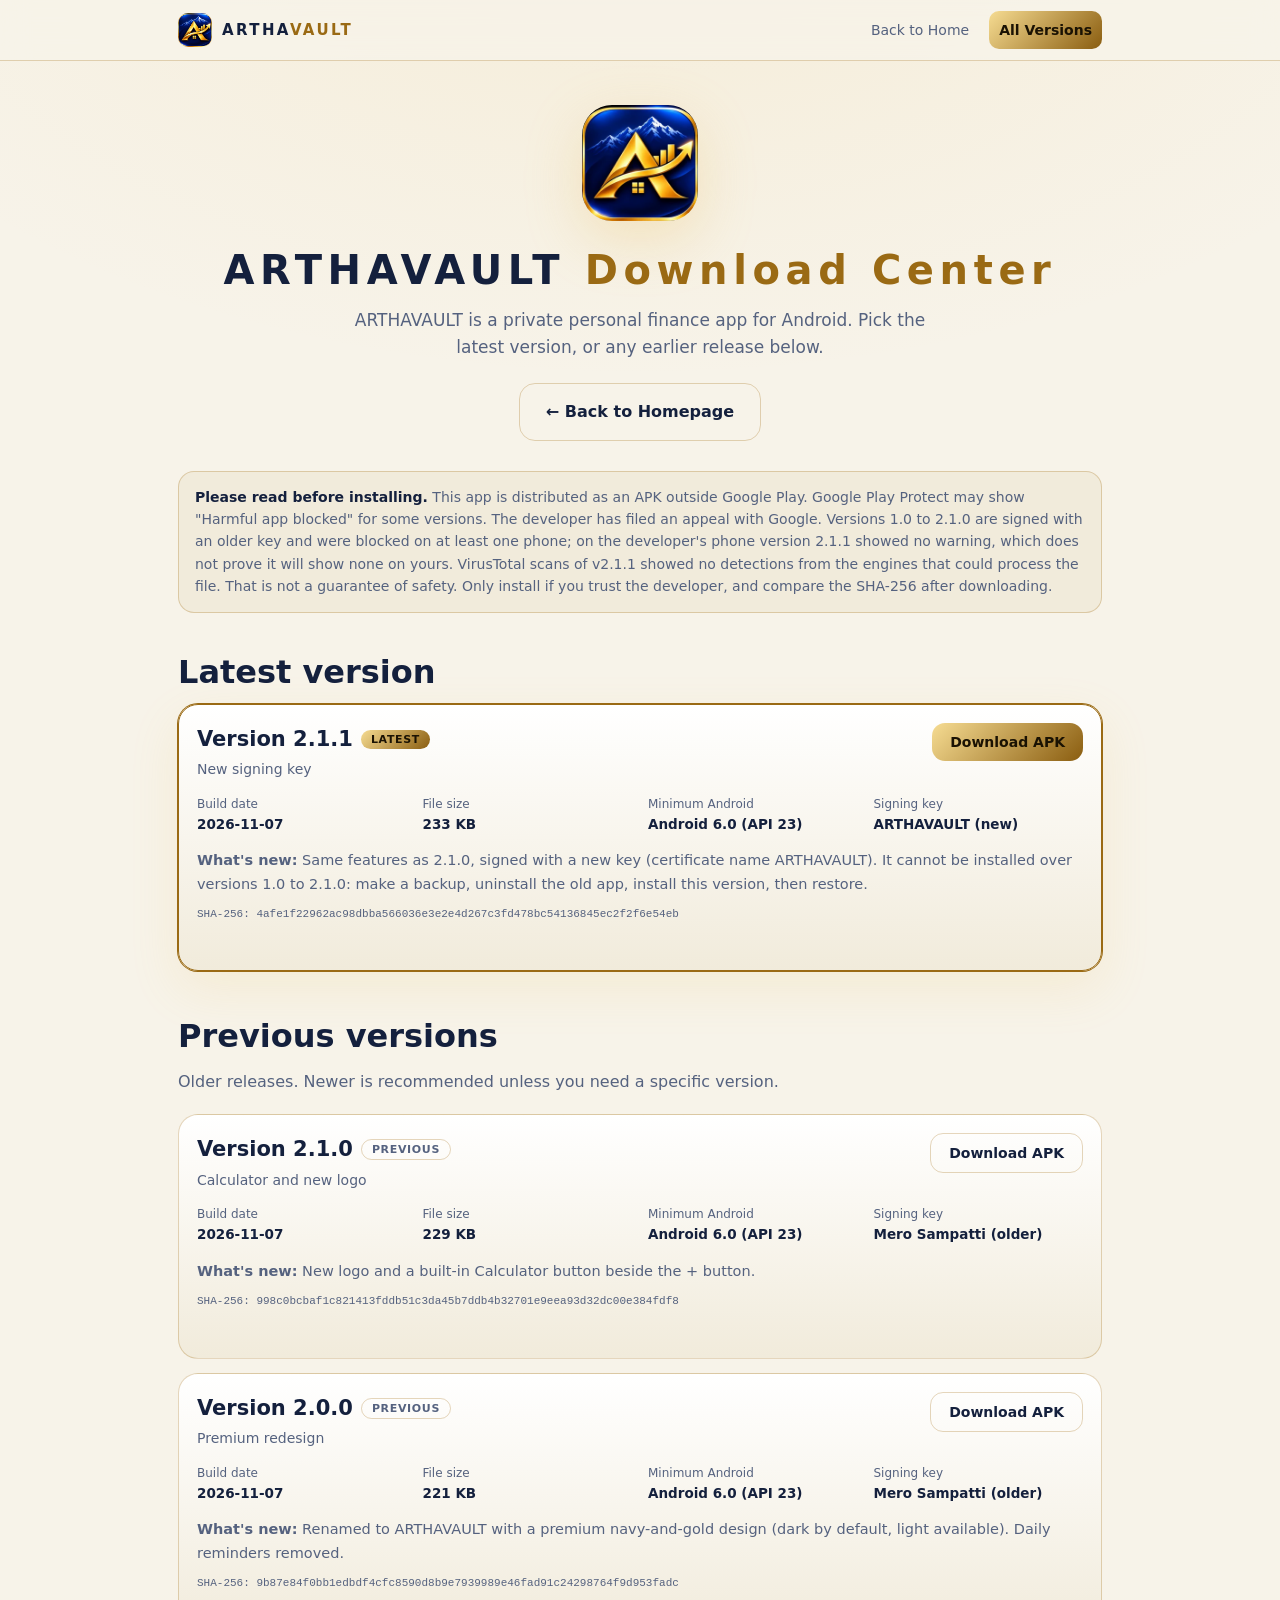
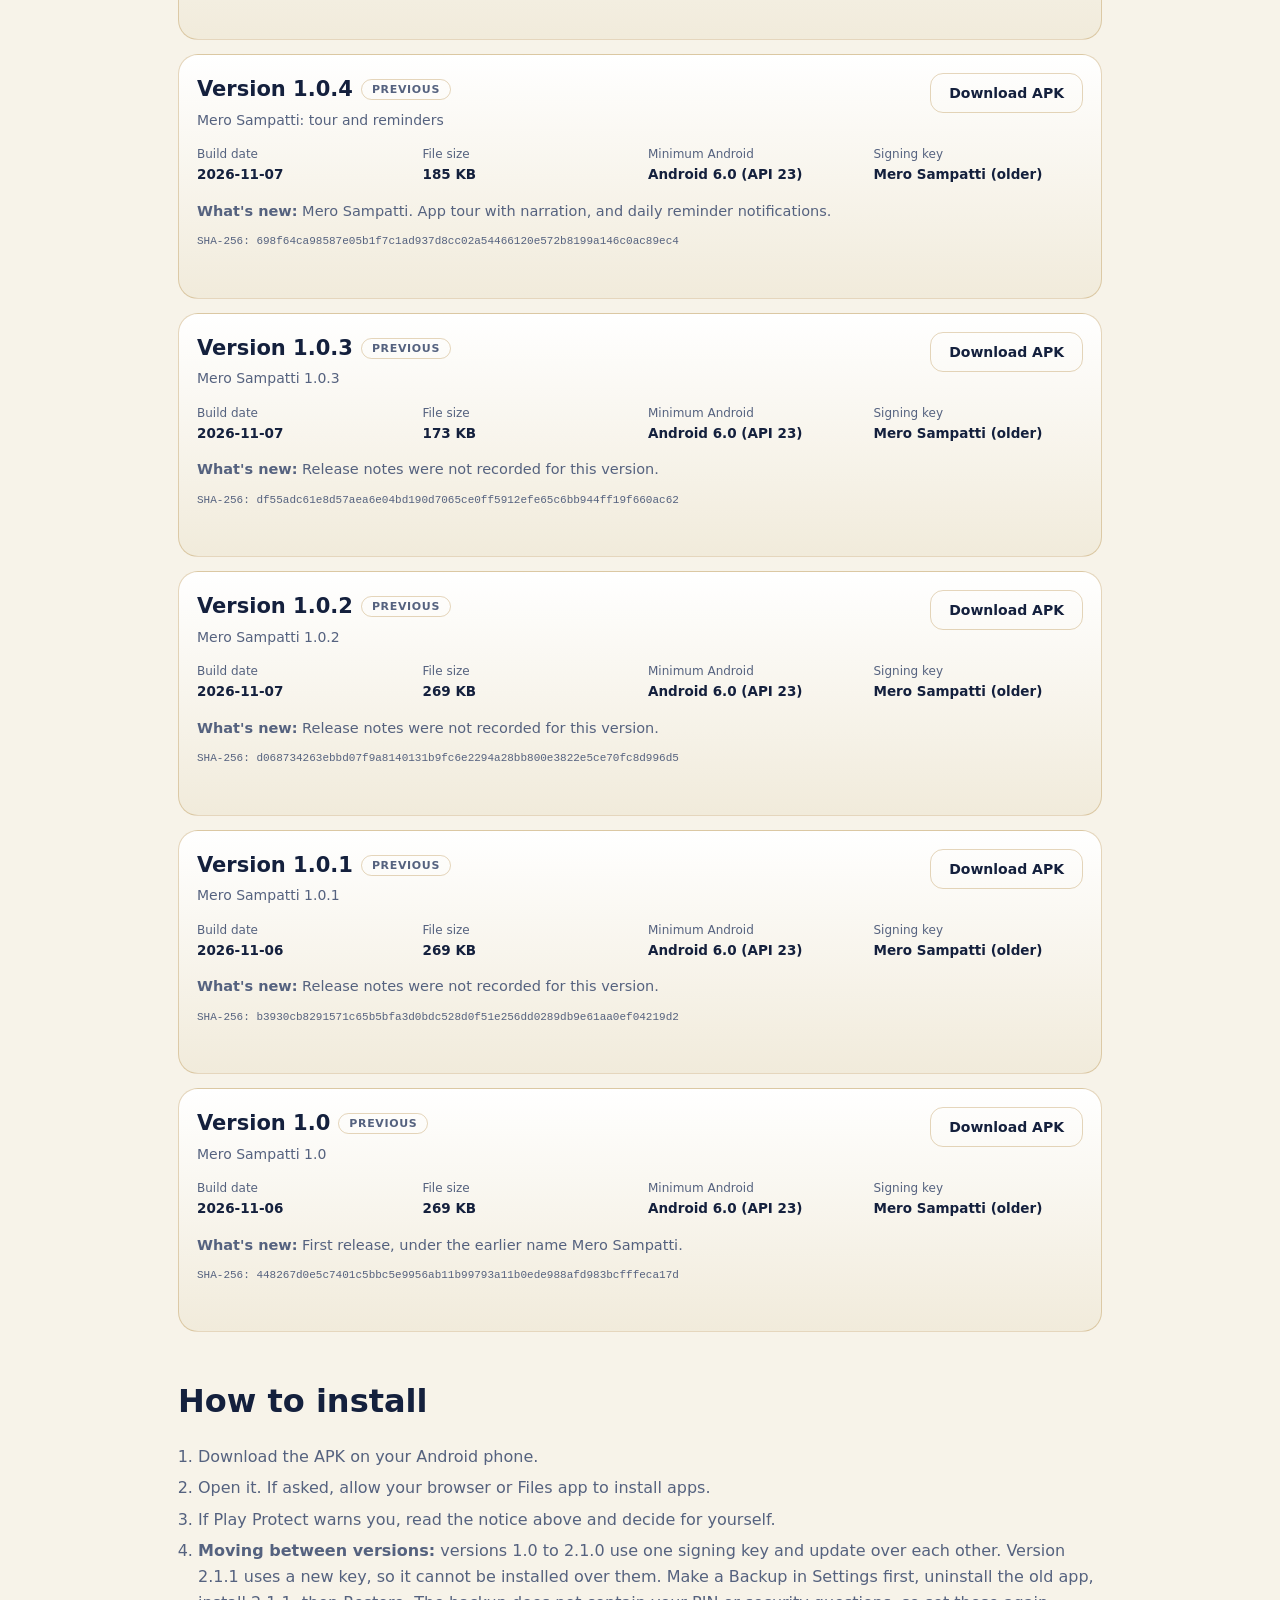
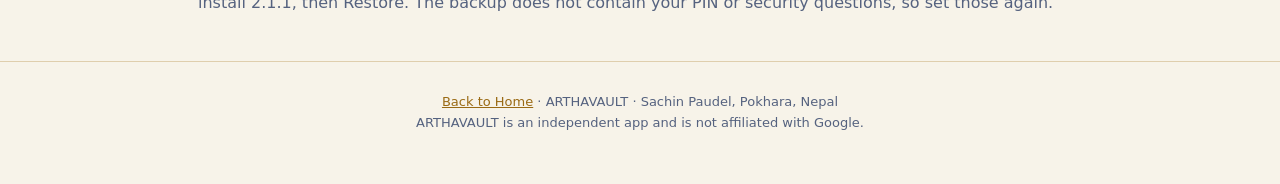
==== download/index.html @ 2839e402 "Unpack website" ====
<!doctype html><html lang="en"><head><meta charset="utf-8"><meta name="viewport" content="width=device-width,initial-scale=1">
<title>ARTHAVAULT Download Center - Android APK Versions</title>
<meta name="description" content="Download ARTHAVAULT for Android. Latest version and all previous APK versions with release notes, file size and SHA-256.">
<link rel="canonical" href="https://paudelsachin.github.io/arthavault/download/">
<meta name="robots" content="index,follow"><meta name="theme-color" content="#070d1f">
<meta property="og:type" content="website"><meta property="og:title" content="ARTHAVAULT Download Center"><meta property="og:description" content="All ARTHAVAULT Android APK versions."><meta property="og:url" content="https://paudelsachin.github.io/arthavault/download/"><meta property="og:image" content="https://paudelsachin.github.io/arthavault/assets/logo.webp">
<link rel="icon" href="../assets/favicon.png"><link rel="stylesheet" href="../assets/style.css"></head><body>
<nav class="top"><div class="w"><a class="brand" href="../"><img src="../assets/logo.webp" alt=""><span>ARTHA<i>VAULT</i></span></a>
<a class="l" href="../">Back to Home</a><a class="l cta" href="#all-versions">All Versions</a></div></nav>
<div class="w">
<div class="hero" style="padding-bottom:10px"><img class="lg" src="../assets/logo.webp" alt="ARTHAVAULT logo" width="116" height="116"><h1 style="font-size:clamp(26px,6.5vw,40px)">ARTHAVAULT <i>Download Center</i></h1>
<p class="lead">ARTHAVAULT is a private personal finance app for Android. Pick the latest version, or any earlier release below.</p>
<a class="btn sec back" href="../">&larr; Back to Homepage</a></div>

<div class="note" style="margin:14px 0 8px"><b>Please read before installing.</b> This app is distributed as an APK outside Google Play. Google Play Protect may show "Harmful app blocked" for some versions. The developer has filed an appeal with Google. Versions 1.0 to 2.1.0 are signed with an older key and were blocked on at least one phone; on the developer's phone version 2.1.1 showed no warning, which does not prove it will show none on yours. VirusTotal scans of v2.1.1 showed no detections from the engines that could process the file. That is not a guarantee of safety. Only install if you trust the developer, and compare the SHA-256 after downloading.</div>

<section id="latest" style="padding:26px 0 0"><h2 class="h2">Latest version</h2><div id="latest-box"><p class="sub">Loading versions...</p></div></section>
<section id="all-versions" style="padding:26px 0 0"><h2 class="h2">Previous versions</h2><p class="sub">Older releases. Newer is recommended unless you need a specific version.</p><div id="prev-box"></div></section>

<section style="padding:30px 0"><h2 class="h2">How to install</h2><ol class="steps">
<li>Download the APK on your Android phone.</li><li>Open it. If asked, allow your browser or Files app to install apps.</li>
<li>If Play Protect warns you, read the notice above and decide for yourself.</li>
<li><b>Moving between versions:</b> versions 1.0 to 2.1.0 use one signing key and update over each other. Version 2.1.1 uses a new key, so it cannot be installed over them. Make a Backup in Settings first, uninstall the old app, install 2.1.1, then Restore. The backup does not contain your PIN or security questions, so set those again.</li></ol></section>
</div>
<footer><div class="w"><a href="../">Back to Home</a> · ARTHAVAULT · Sachin Paudel, Pokhara, Nepal<br>ARTHAVAULT is an independent app and is not affiliated with Google.</div></footer>
<script>
function esc(s){return String(s).replace(/[&<>"]/g,function(c){return{'&':'&amp;','<':'&lt;','>':'&gt;','"':'&quot;'}[c]})}
function fsz(n){return n>=1048576?(n/1048576).toFixed(2)+' MB':(n/1024).toFixed(0)+' KB'}
function card(v,i){var latest=v.status==='Latest';
return '<article class="card vcard'+(latest?' latest':'')+'" id="v'+esc(v.version)+'"><div class="vh"><div><h3>Version '+esc(v.version)+'<span class="badge'+(latest?' l':'')+'">'+esc(v.status)+'</span></h3><div class="nm">'+esc(v.name)+'</div></div>'+
'<button class="btn'+(latest?'':' sec')+' sm" data-i="'+i+'">Download APK</button></div>'+
'<div class="meta"><div><span>Build date</span><b>'+esc(v.date)+'</b></div><div><span>File size</span><b>'+fsz(v.size)+'</b></div><div><span>Minimum Android</span><b>'+esc(v.minAndroid)+'</b></div><div><span>Signing key</span><b>'+(v.signingKey==='new'?'ARTHAVAULT (new)':'Mero Sampatti (older)')+'</b></div></div>'+
'<p class="notes"><b>What\'s new:</b> '+esc(v.notes)+'</p><div class="hash">SHA-256: '+esc(v.sha256)+'</div><div class="stat" role="status" aria-live="polite"></div></article>'}
var V=[];
fetch('../versions.json',{cache:'no-cache'}).then(function(r){if(!r.ok)throw 0;return r.json()}).then(function(d){V=d;
var L=d.filter(function(x){return x.status==='Latest'}),P=d.filter(function(x){return x.status!=='Latest'});
document.getElementById('latest-box').innerHTML=L.map(function(x){return card(x,d.indexOf(x))}).join('')||'<p class="sub">No release is published yet.</p>';
document.getElementById('prev-box').innerHTML=P.map(function(x){return card(x,d.indexOf(x))}).join('')||'<p class="sub">No previous versions.</p>';
}).catch(function(){document.getElementById('latest-box').innerHTML='<p class="note">The version list could not be loaded. Please check your connection and reload this page.</p>'});
document.addEventListener('click',function(e){var b=e.target.closest('button[data-i]');if(!b)return;var v=V[+b.dataset.i];if(!v)return;
var st=b.closest('.vcard').querySelector('.stat');b.disabled=true;st.className='stat wait';st.textContent='Checking that the file is available...';
fetch('../'+v.url,{method:'HEAD',cache:'no-cache'}).then(function(r){if(!r.ok)throw 0;
var a=document.createElement('a');a.href='../'+v.url;a.download=v.url.split('/').pop();document.body.appendChild(a);a.click();a.remove();
st.className='stat ok';st.textContent='Download requested for '+a.download+' ('+fsz(v.size)+'). Check your browser downloads to confirm it finished.'}).catch(function(){
st.className='stat err';st.textContent='This download is currently unavailable. Please try again later or choose another version.'}).then(function(){b.disabled=false})});
</script></body></html>
---- assets/style.css ----
:root{--bg:#070d1f;--bg2:#0b1430;--s:#0e1730;--s2:#121d3c;--line:rgba(232,188,85,.2);--ink:#eef1fa;--mut:#9aa6c4;--gold:#e8bc55;--gold2:#c8922a;--ok:#4cc38a;--bad:#ff7a7a}
@media(prefers-color-scheme:light){:root{--bg:#f7f3e9;--bg2:#efe8d6;--s:#fff;--s2:#f1ebdb;--line:rgba(160,110,20,.28);--ink:#14203d;--mut:#55627f;--gold:#9a6a14;--gold2:#8a5d10;--ok:#1f8a58;--bad:#c23b3b}}
*{box-sizing:border-box}html{scroll-behavior:smooth;scroll-padding-top:70px}
body{margin:0;background:radial-gradient(900px 500px at 50% -120px,rgba(232,188,85,.12),transparent),var(--bg);color:var(--ink);font:16px/1.6 system-ui,-apple-system,"Segoe UI",Roboto,sans-serif;-webkit-font-smoothing:antialiased}
a{color:var(--gold)}img{max-width:100%}
.w{max-width:960px;margin:0 auto;padding:0 18px}
nav.top{position:sticky;top:0;z-index:20;backdrop-filter:blur(14px);background:color-mix(in srgb,var(--bg) 82%,transparent);border-bottom:1px solid var(--line)}
nav.top .w{display:flex;align-items:center;gap:10px;height:60px}
.brand{display:flex;align-items:center;gap:10px;text-decoration:none;color:var(--ink);font-weight:700;letter-spacing:.16em;font-size:15px;margin-right:auto}
.brand img{width:34px;height:34px;border-radius:10px}.brand i{font-style:normal;color:var(--gold)}
nav.top a.l{color:var(--mut);text-decoration:none;font-size:14px;padding:8px 10px;border-radius:10px;white-space:nowrap}
nav.top a.l:hover,nav.top a.l.on{color:var(--ink);background:var(--s2)}
nav.top a.cta{background:linear-gradient(135deg,#f6dc92,var(--gold2));color:#1a1203;font-weight:700}
@media(max-width:560px){.brand span{display:none}nav.top a.l{padding:8px 7px;font-size:13px}}
.hero{text-align:center;padding:44px 0 26px}
.hero img.lg{width:116px;height:116px;border-radius:30px;box-shadow:0 18px 56px rgba(232,188,85,.28)}
h1{font-size:clamp(30px,8vw,50px);letter-spacing:.14em;margin:18px 0 4px;line-height:1.15}h1 i{font-style:normal;color:var(--gold)}
.tag{color:var(--gold);letter-spacing:.22em;font-size:12.5px;text-transform:uppercase}
.lead{color:var(--mut);max-width:600px;margin:14px auto 22px;font-size:17px}
.btn{display:inline-flex;align-items:center;justify-content:center;gap:8px;padding:15px 26px;border-radius:16px;background:linear-gradient(135deg,#f6dc92,var(--gold2));color:#1a1203;font-weight:700;text-decoration:none;border:0;font-size:16px;cursor:pointer;transition:transform .18s,box-shadow .18s;font-family:inherit}
.btn:hover{transform:translateY(-2px);box-shadow:0 10px 28px rgba(232,188,85,.28)}
.btn.sec{background:transparent;color:var(--ink);border:1px solid var(--line)}.btn.sec:hover{box-shadow:none;background:var(--s2)}
.btn.big{padding:18px 34px;font-size:18px}.btn.sm{padding:11px 18px;font-size:14px;border-radius:13px}
.btn[disabled]{opacity:.6;cursor:wait}
section.blk{padding:46px 0;border-top:1px solid var(--line)}
section.blk>.w>h2,.h2{font-size:clamp(24px,5vw,32px);margin:0 0 6px}
.sub{color:var(--mut);margin:0 0 20px}
.grid{display:grid;grid-template-columns:repeat(auto-fit,minmax(250px,1fr));gap:14px}
.card{background:linear-gradient(180deg,var(--s),var(--s2));border:1px solid var(--line);border-radius:20px;padding:18px}
.card b.t{color:var(--gold);display:block;margin-bottom:4px}.card p{margin:0;color:var(--mut);font-size:14.5px}
.shots{display:flex;gap:16px;overflow-x:auto;padding:6px 2px 18px;scroll-snap-type:x mandatory;-webkit-overflow-scrolling:touch}
.shots figure{margin:0;flex:0 0 min(62%,240px);scroll-snap-align:center;text-align:center}
.shots img{width:100%;border-radius:22px;border:1px solid var(--line);box-shadow:0 14px 40px rgba(0,0,0,.35);display:block;height:auto}
.shots figcaption{font-size:13px;color:var(--mut);margin-top:8px}
@media(min-width:760px){.shots{justify-content:center;overflow:visible}.shots figure{flex-basis:240px}}
.note{border:1px solid var(--line);background:var(--s2);border-radius:16px;padding:14px 16px;font-size:14px;color:var(--mut)}.note b{color:var(--ink)}
ul.ben{list-style:none;padding:0;margin:0;display:grid;grid-template-columns:repeat(auto-fit,minmax(260px,1fr));gap:10px}
ul.ben li{padding:12px 14px 12px 40px;position:relative;background:var(--s);border:1px solid var(--line);border-radius:14px;font-size:15px}
ul.ben li:before{content:"";position:absolute;left:14px;top:17px;width:14px;height:8px;border-left:2.5px solid var(--gold);border-bottom:2.5px solid var(--gold);transform:rotate(-45deg)}
.dev{display:grid;grid-template-columns:200px 1fr;gap:26px;align-items:center}
@media(max-width:640px){.dev{grid-template-columns:1fr;text-align:center}.dev .ph{margin:0 auto}}
.ph{width:200px;height:200px;border-radius:28px;object-fit:cover;object-position:center top;border:2px solid var(--gold);box-shadow:0 16px 44px rgba(232,188,85,.2)}
.dev h3{margin:0;font-size:26px}.dev .role{color:var(--gold);font-weight:600;margin:2px 0}.dev .loc{color:var(--mut);font-size:14px;margin-bottom:12px}
.dev p.about{color:var(--mut);margin:0 0 16px}
.contact{display:flex;flex-wrap:wrap;gap:10px}@media(max-width:640px){.contact{justify-content:center}}
.chip{display:inline-flex;gap:8px;align-items:center;padding:10px 16px;border-radius:14px;border:1px solid var(--line);background:var(--s);color:var(--ink);text-decoration:none;font-size:14px}.chip:hover{background:var(--s2)}
.dl{text-align:center}
footer{padding:30px 0 50px;color:var(--mut);font-size:13px;text-align:center;border-top:1px solid var(--line)}
.rv{opacity:0;transform:translateY(18px);transition:opacity .6s ease,transform .6s ease}.rv.in{opacity:1;transform:none}
@media(prefers-reduced-motion:reduce){html{scroll-behavior:auto}.rv{opacity:1;transform:none;transition:none}.btn{transition:none}}
/* download center */
.vcard{margin-bottom:14px}.vcard.latest{border-color:var(--gold);box-shadow:0 0 0 1px var(--gold),0 18px 50px rgba(232,188,85,.14)}
.vh{display:flex;flex-wrap:wrap;gap:10px 14px;align-items:flex-start;justify-content:space-between}
.vh h3{margin:0;font-size:21px}.vh .nm{color:var(--mut);font-size:14px;margin-top:2px}
.badge{font-size:11px;font-weight:700;letter-spacing:.06em;text-transform:uppercase;padding:3px 10px;border-radius:99px;border:1px solid var(--line);color:var(--mut);margin-left:8px;vertical-align:middle}
.badge.l{background:linear-gradient(135deg,#f6dc92,var(--gold2));color:#1a1203;border:0}
.meta{display:grid;grid-template-columns:repeat(auto-fit,minmax(150px,1fr));gap:8px 16px;margin:14px 0;font-size:13.5px}
.meta div span{display:block;color:var(--mut);font-size:12px}.meta div b{font-weight:600}
.notes{color:var(--mut);font-size:14.5px;margin:0 0 12px}
.hash{font:11px/1.5 ui-monospace,Menlo,monospace;color:var(--mut);word-break:break-all;margin-top:10px}
.stat{margin-top:10px;font-size:14px;min-height:20px}.stat.ok{color:var(--ok)}.stat.err{color:var(--bad)}.stat.wait{color:var(--mut)}
.back{display:inline-flex;margin-bottom:6px}
ol.steps{padding-left:20px;color:var(--mut)}ol.steps li{margin:6px 0}
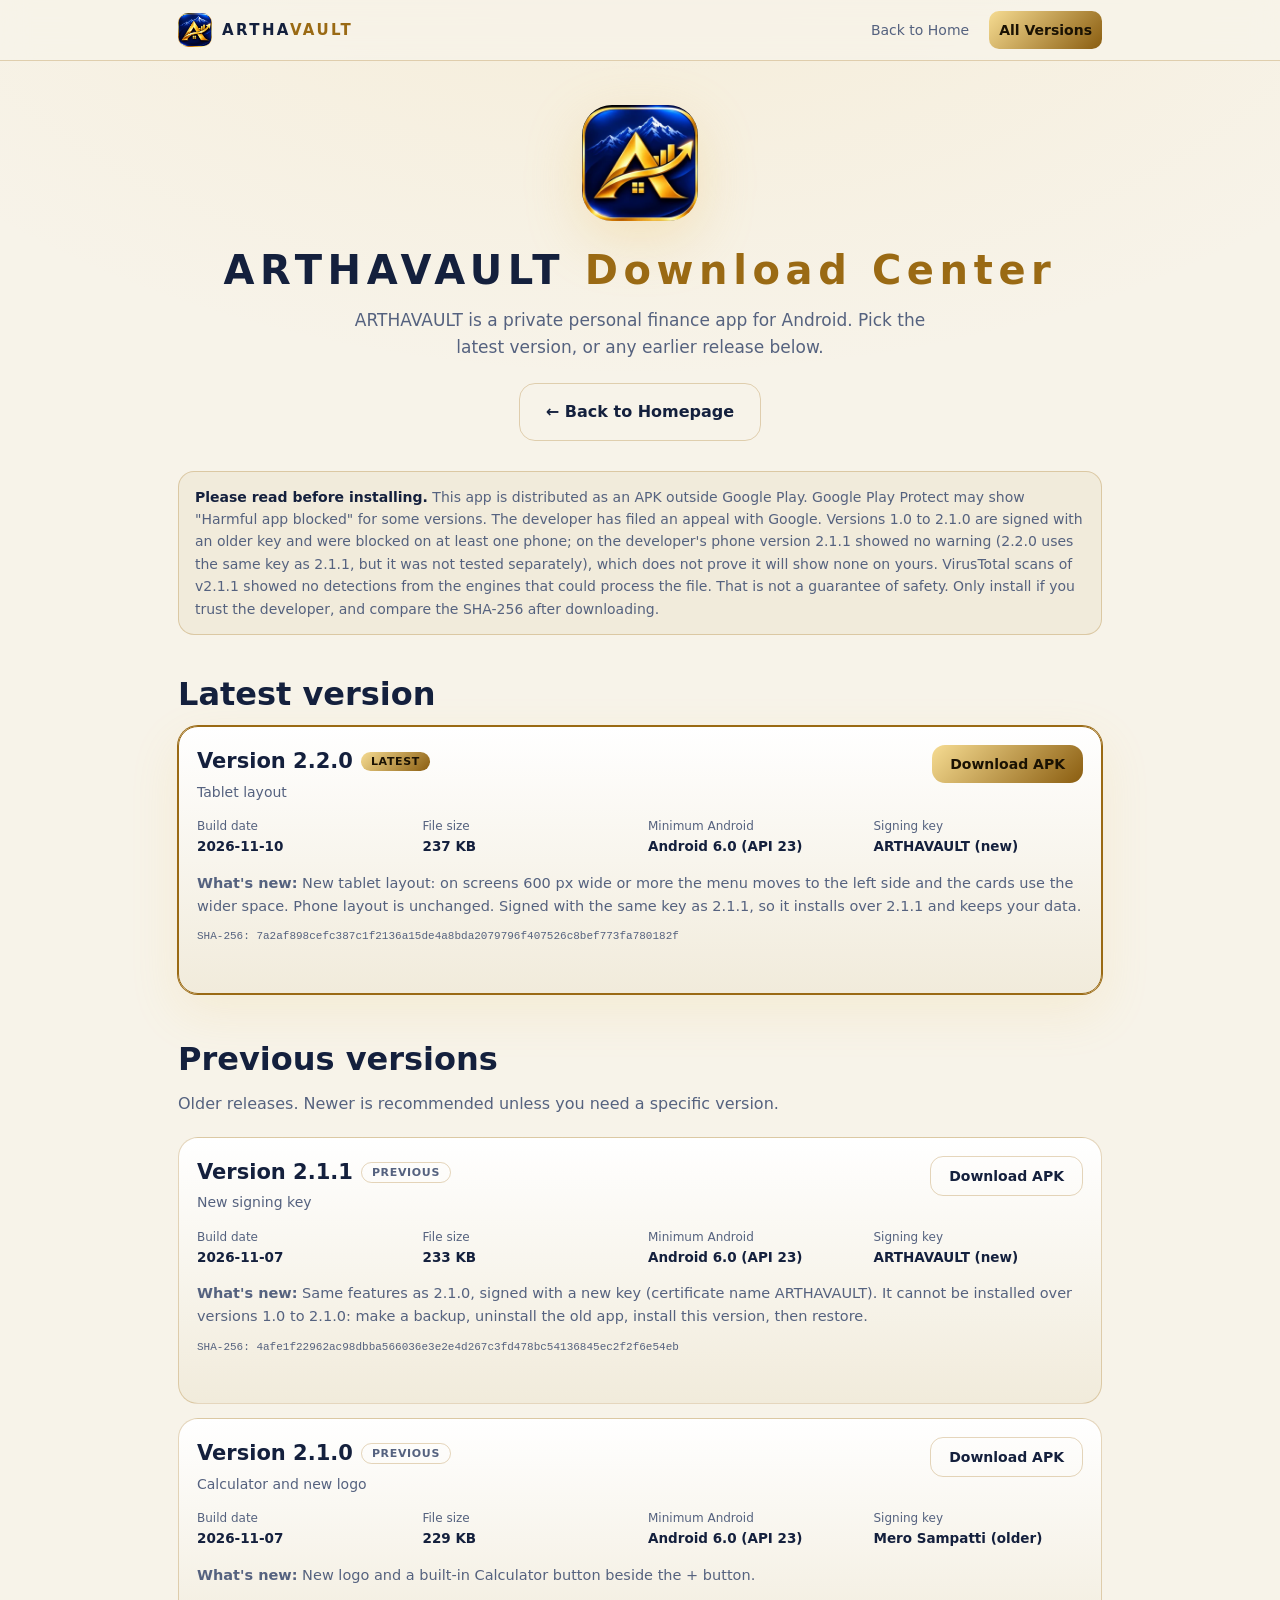
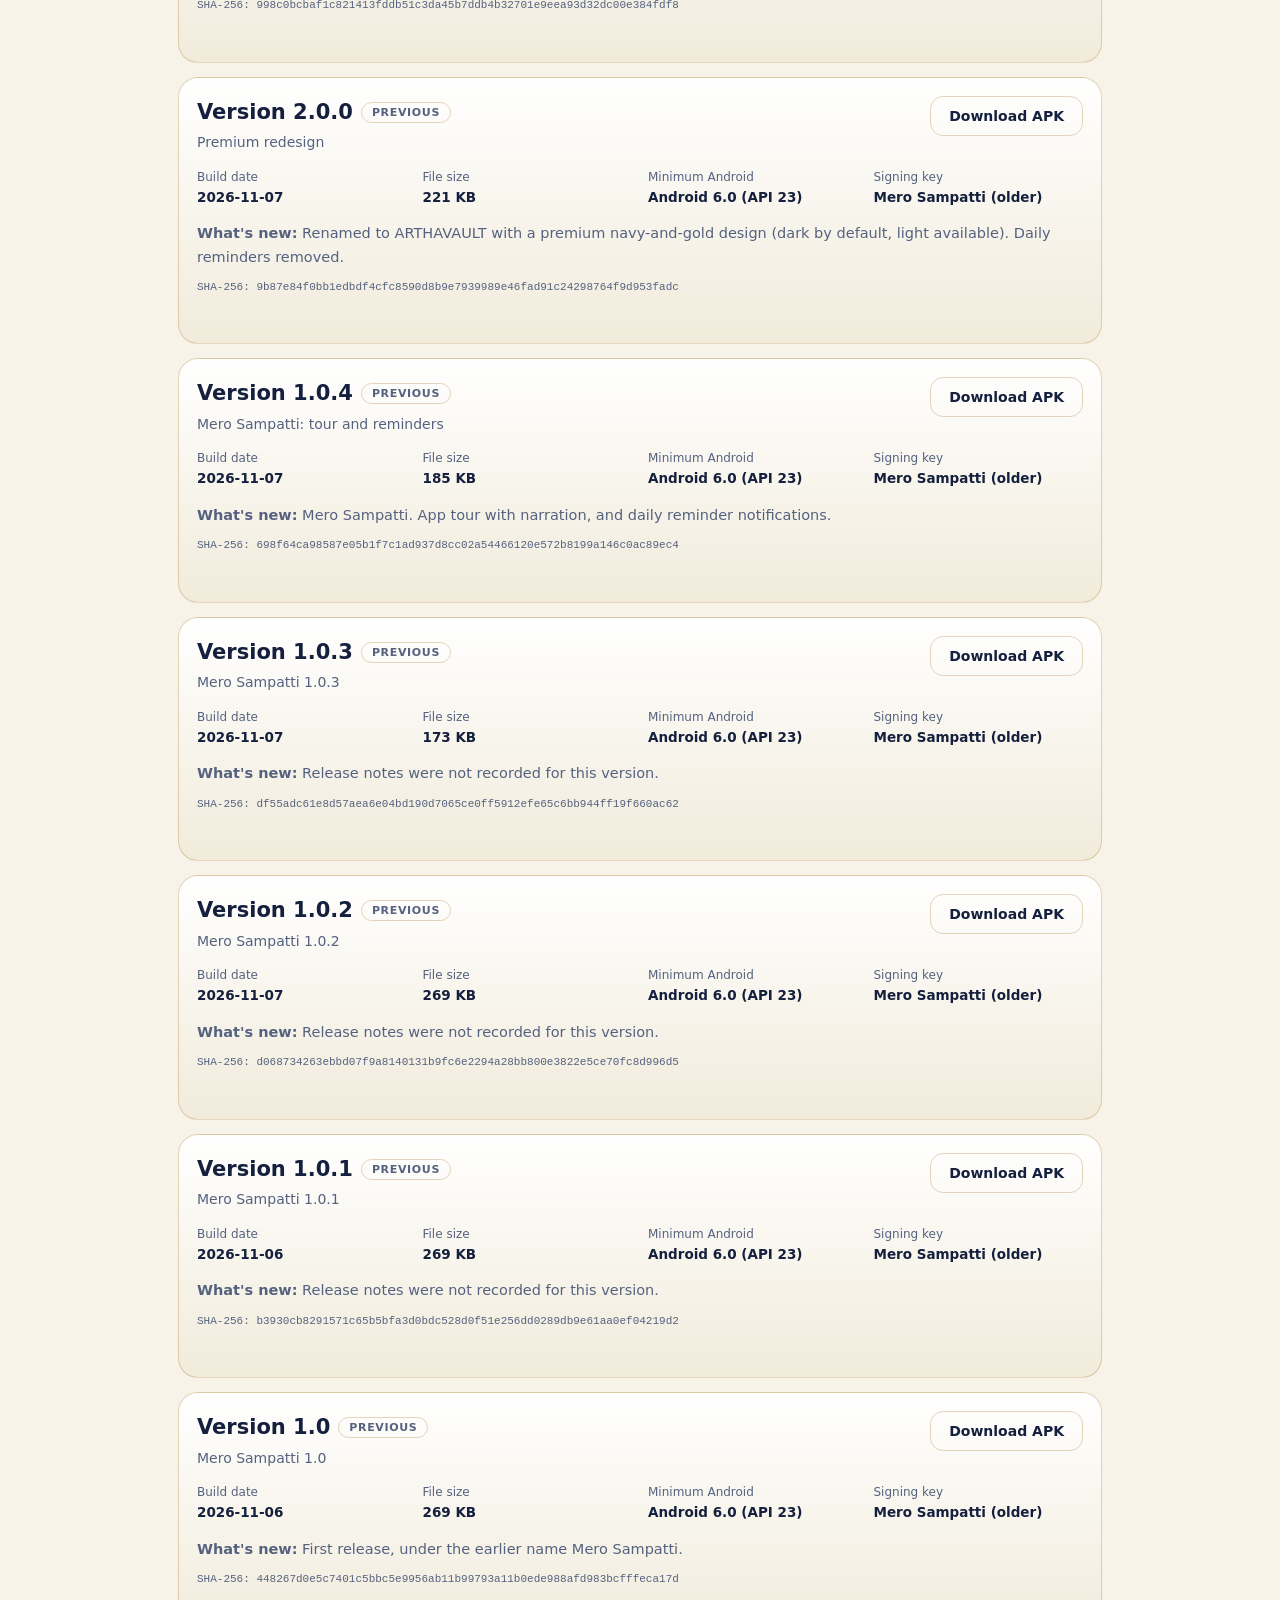
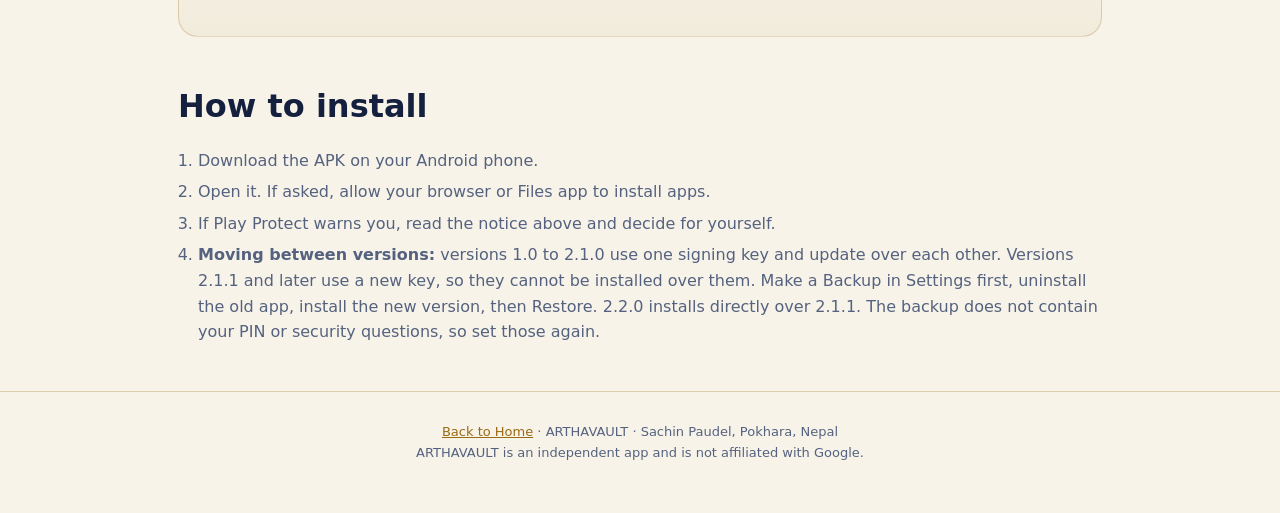
==== commit f769d3b9: "Unpack website" ====
--- a/download/index.html
+++ b/download/index.html
@@ -1,10 +1,10 @@
 <!doctype html><html lang="en"><head><meta charset="utf-8"><meta name="viewport" content="width=device-width,initial-scale=1">
 <title>ARTHAVAULT Download Center - Android APK Versions</title>
 <meta name="description" content="Download ARTHAVAULT for Android. Latest version and all previous APK versions with release notes, file size and SHA-256.">
-<link rel="canonical" href="https://paudelsachin.github.io/arthavault/download/">
-<meta name="robots" content="index,follow"><meta name="theme-color" content="#070d1f">
-<meta property="og:type" content="website"><meta property="og:title" content="ARTHAVAULT Download Center"><meta property="og:description" content="All ARTHAVAULT Android APK versions."><meta property="og:url" content="https://paudelsachin.github.io/arthavault/download/"><meta property="og:image" content="https://paudelsachin.github.io/arthavault/assets/logo.webp">
-<link rel="icon" href="../assets/favicon.png"><link rel="stylesheet" href="../assets/style.css"></head><body>
+<link rel="canonical" href="https://arthavault.github.io/download/">
+<meta property="og:site_name" content="ARTHAVAULT"><meta name="application-name" content="ARTHAVAULT"><meta name="robots" content="index,follow"><meta name="theme-color" content="#070d1f">
+<meta property="og:type" content="website"><meta property="og:title" content="ARTHAVAULT Download Center"><meta property="og:description" content="All ARTHAVAULT Android APK versions."><meta property="og:url" content="https://arthavault.github.io/download/"><meta property="og:image" content="https://arthavault.github.io/assets/logo.webp">
+<link rel="icon" href="/favicon.ico" sizes="48x48"><link rel="icon" type="image/png" sizes="48x48" href="/assets/favicon-48.png"><link rel="icon" type="image/png" sizes="192x192" href="/assets/favicon-192.png"><link rel="apple-touch-icon" href="/assets/apple-touch-icon.png"><link rel="stylesheet" href="../assets/style.css"></head><body>
 <nav class="top"><div class="w"><a class="brand" href="../"><img src="../assets/logo.webp" alt=""><span>ARTHA<i>VAULT</i></span></a>
 <a class="l" href="../">Back to Home</a><a class="l cta" href="#all-versions">All Versions</a></div></nav>
 <div class="w">
@@ -12,7 +12,7 @@
 <p class="lead">ARTHAVAULT is a private personal finance app for Android. Pick the latest version, or any earlier release below.</p>
 <a class="btn sec back" href="../">&larr; Back to Homepage</a></div>
 
-<div class="note" style="margin:14px 0 8px"><b>Please read before installing.</b> This app is distributed as an APK outside Google Play. Google Play Protect may show "Harmful app blocked" for some versions. The developer has filed an appeal with Google. Versions 1.0 to 2.1.0 are signed with an older key and were blocked on at least one phone; on the developer's phone version 2.1.1 showed no warning, which does not prove it will show none on yours. VirusTotal scans of v2.1.1 showed no detections from the engines that could process the file. That is not a guarantee of safety. Only install if you trust the developer, and compare the SHA-256 after downloading.</div>
+<div class="note" style="margin:14px 0 8px"><b>Please read before installing.</b> This app is distributed as an APK outside Google Play. Google Play Protect may show "Harmful app blocked" for some versions. The developer has filed an appeal with Google. Versions 1.0 to 2.1.0 are signed with an older key and were blocked on at least one phone; on the developer's phone version 2.1.1 showed no warning (2.2.0 uses the same key as 2.1.1, but it was not tested separately), which does not prove it will show none on yours. VirusTotal scans of v2.1.1 showed no detections from the engines that could process the file. That is not a guarantee of safety. Only install if you trust the developer, and compare the SHA-256 after downloading.</div>
 
 <section id="latest" style="padding:26px 0 0"><h2 class="h2">Latest version</h2><div id="latest-box"><p class="sub">Loading versions...</p></div></section>
 <section id="all-versions" style="padding:26px 0 0"><h2 class="h2">Previous versions</h2><p class="sub">Older releases. Newer is recommended unless you need a specific version.</p><div id="prev-box"></div></section>
@@ -20,7 +20,7 @@
 <section style="padding:30px 0"><h2 class="h2">How to install</h2><ol class="steps">
 <li>Download the APK on your Android phone.</li><li>Open it. If asked, allow your browser or Files app to install apps.</li>
 <li>If Play Protect warns you, read the notice above and decide for yourself.</li>
-<li><b>Moving between versions:</b> versions 1.0 to 2.1.0 use one signing key and update over each other. Version 2.1.1 uses a new key, so it cannot be installed over them. Make a Backup in Settings first, uninstall the old app, install 2.1.1, then Restore. The backup does not contain your PIN or security questions, so set those again.</li></ol></section>
+<li><b>Moving between versions:</b> versions 1.0 to 2.1.0 use one signing key and update over each other. Versions 2.1.1 and later use a new key, so they cannot be installed over them. Make a Backup in Settings first, uninstall the old app, install the new version, then Restore. 2.2.0 installs directly over 2.1.1. The backup does not contain your PIN or security questions, so set those again.</li></ol></section>
 </div>
 <footer><div class="w"><a href="../">Back to Home</a> · ARTHAVAULT · Sachin Paudel, Pokhara, Nepal<br>ARTHAVAULT is an independent app and is not affiliated with Google.</div></footer>
 <script>
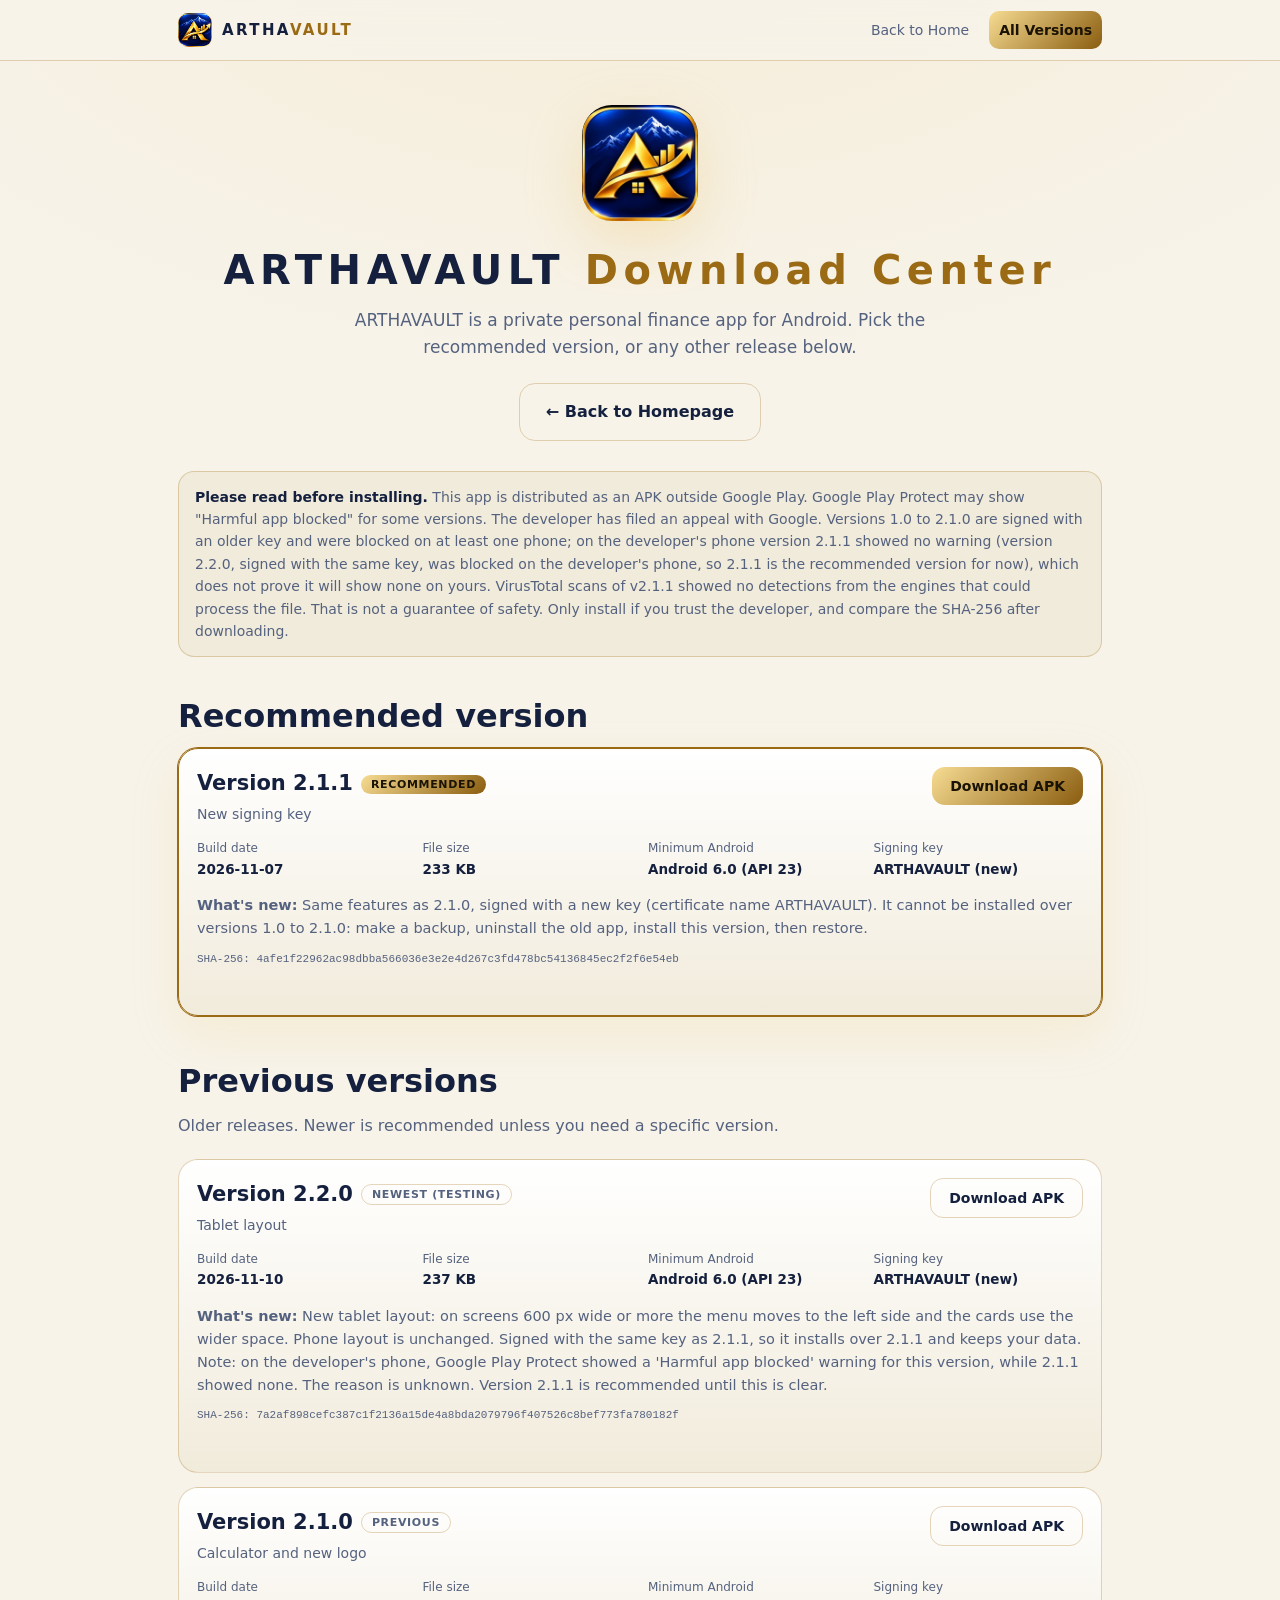
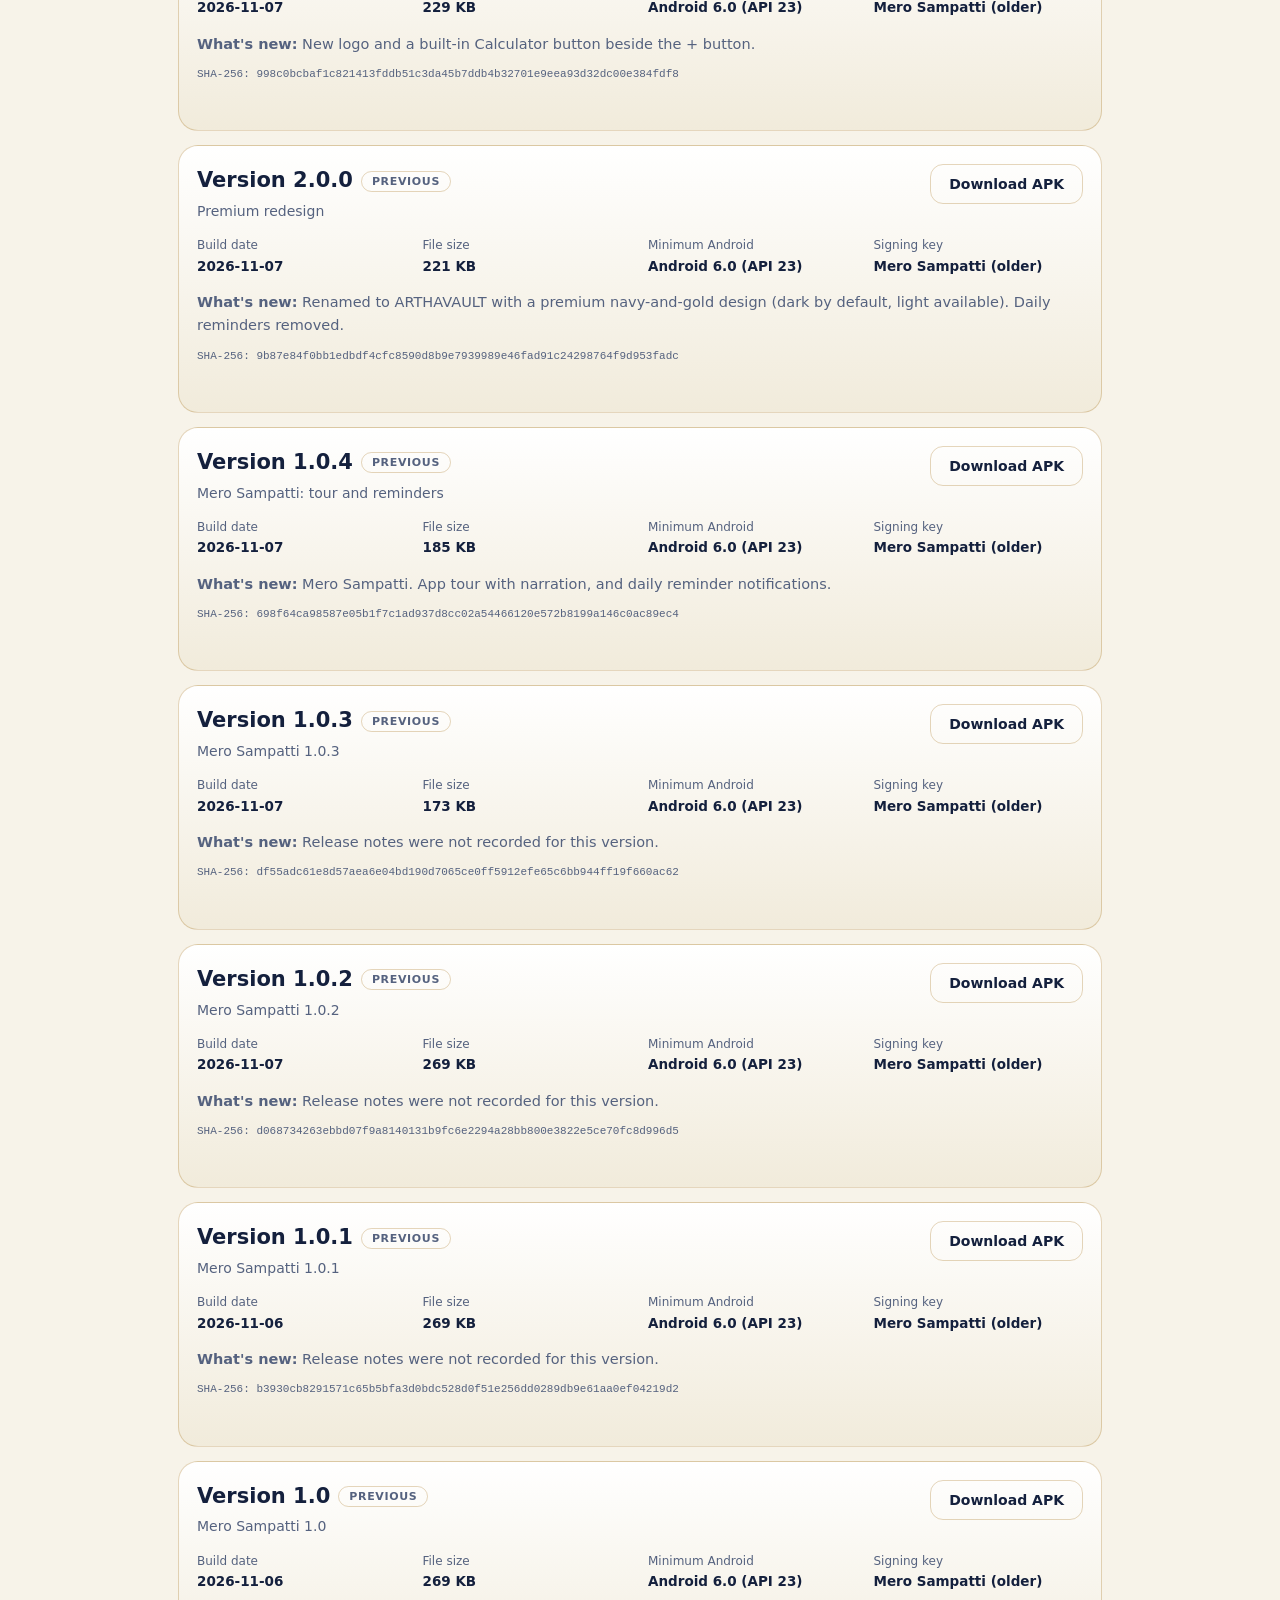
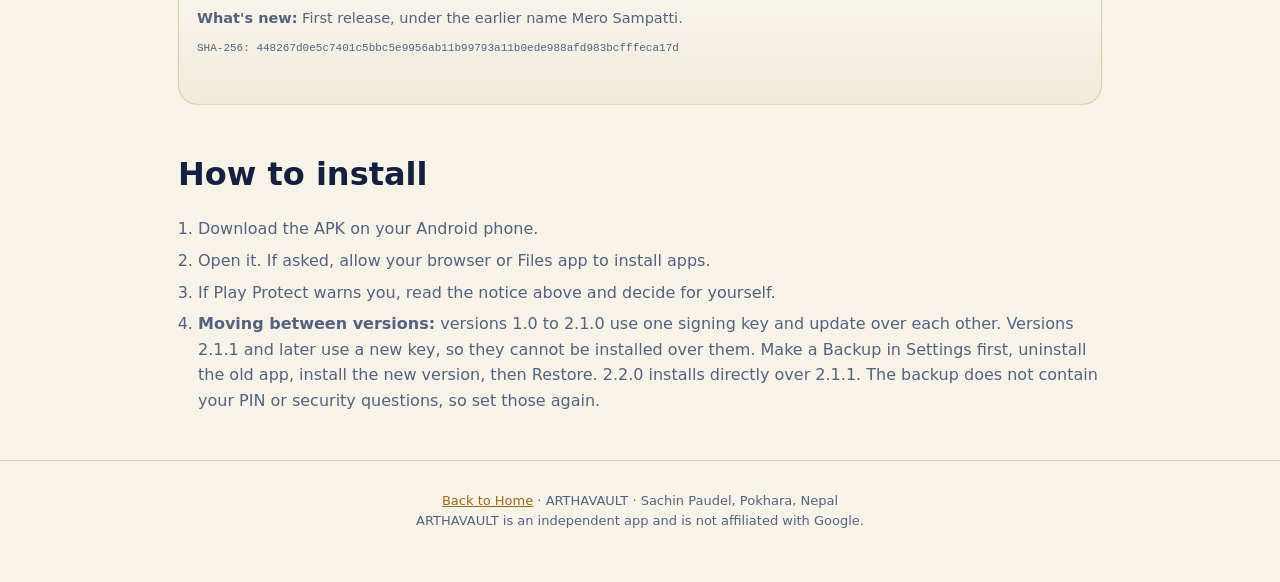
==== commit 3451d411: "Unpack website" ====
--- a/download/index.html
+++ b/download/index.html
@@ -1,6 +1,6 @@
 <!doctype html><html lang="en"><head><meta charset="utf-8"><meta name="viewport" content="width=device-width,initial-scale=1">
 <title>ARTHAVAULT Download Center - Android APK Versions</title>
-<meta name="description" content="Download ARTHAVAULT for Android. Latest version and all previous APK versions with release notes, file size and SHA-256.">
+<meta name="description" content="Download ARTHAVAULT for Android. Recommended version and all other APK versions with release notes, file size and SHA-256.">
 <link rel="canonical" href="https://arthavault.github.io/download/">
 <meta property="og:site_name" content="ARTHAVAULT"><meta name="application-name" content="ARTHAVAULT"><meta name="robots" content="index,follow"><meta name="theme-color" content="#070d1f">
 <meta property="og:type" content="website"><meta property="og:title" content="ARTHAVAULT Download Center"><meta property="og:description" content="All ARTHAVAULT Android APK versions."><meta property="og:url" content="https://arthavault.github.io/download/"><meta property="og:image" content="https://arthavault.github.io/assets/logo.webp">
@@ -9,12 +9,12 @@
 <a class="l" href="../">Back to Home</a><a class="l cta" href="#all-versions">All Versions</a></div></nav>
 <div class="w">
 <div class="hero" style="padding-bottom:10px"><img class="lg" src="../assets/logo.webp" alt="ARTHAVAULT logo" width="116" height="116"><h1 style="font-size:clamp(26px,6.5vw,40px)">ARTHAVAULT <i>Download Center</i></h1>
-<p class="lead">ARTHAVAULT is a private personal finance app for Android. Pick the latest version, or any earlier release below.</p>
+<p class="lead">ARTHAVAULT is a private personal finance app for Android. Pick the recommended version, or any other release below.</p>
 <a class="btn sec back" href="../">&larr; Back to Homepage</a></div>
 
-<div class="note" style="margin:14px 0 8px"><b>Please read before installing.</b> This app is distributed as an APK outside Google Play. Google Play Protect may show "Harmful app blocked" for some versions. The developer has filed an appeal with Google. Versions 1.0 to 2.1.0 are signed with an older key and were blocked on at least one phone; on the developer's phone version 2.1.1 showed no warning (2.2.0 uses the same key as 2.1.1, but it was not tested separately), which does not prove it will show none on yours. VirusTotal scans of v2.1.1 showed no detections from the engines that could process the file. That is not a guarantee of safety. Only install if you trust the developer, and compare the SHA-256 after downloading.</div>
+<div class="note" style="margin:14px 0 8px"><b>Please read before installing.</b> This app is distributed as an APK outside Google Play. Google Play Protect may show "Harmful app blocked" for some versions. The developer has filed an appeal with Google. Versions 1.0 to 2.1.0 are signed with an older key and were blocked on at least one phone; on the developer's phone version 2.1.1 showed no warning (version 2.2.0, signed with the same key, was blocked on the developer's phone, so 2.1.1 is the recommended version for now), which does not prove it will show none on yours. VirusTotal scans of v2.1.1 showed no detections from the engines that could process the file. That is not a guarantee of safety. Only install if you trust the developer, and compare the SHA-256 after downloading.</div>
 
-<section id="latest" style="padding:26px 0 0"><h2 class="h2">Latest version</h2><div id="latest-box"><p class="sub">Loading versions...</p></div></section>
+<section id="latest" style="padding:26px 0 0"><h2 class="h2">Recommended version</h2><div id="latest-box"><p class="sub">Loading versions...</p></div></section>
 <section id="all-versions" style="padding:26px 0 0"><h2 class="h2">Previous versions</h2><p class="sub">Older releases. Newer is recommended unless you need a specific version.</p><div id="prev-box"></div></section>
 
 <section style="padding:30px 0"><h2 class="h2">How to install</h2><ol class="steps">
@@ -26,14 +26,14 @@
 <script>
 function esc(s){return String(s).replace(/[&<>"]/g,function(c){return{'&':'&amp;','<':'&lt;','>':'&gt;','"':'&quot;'}[c]})}
 function fsz(n){return n>=1048576?(n/1048576).toFixed(2)+' MB':(n/1024).toFixed(0)+' KB'}
-function card(v,i){var latest=v.status==='Latest';
+function card(v,i){var latest=v.status==='Recommended';
 return '<article class="card vcard'+(latest?' latest':'')+'" id="v'+esc(v.version)+'"><div class="vh"><div><h3>Version '+esc(v.version)+'<span class="badge'+(latest?' l':'')+'">'+esc(v.status)+'</span></h3><div class="nm">'+esc(v.name)+'</div></div>'+
 '<button class="btn'+(latest?'':' sec')+' sm" data-i="'+i+'">Download APK</button></div>'+
 '<div class="meta"><div><span>Build date</span><b>'+esc(v.date)+'</b></div><div><span>File size</span><b>'+fsz(v.size)+'</b></div><div><span>Minimum Android</span><b>'+esc(v.minAndroid)+'</b></div><div><span>Signing key</span><b>'+(v.signingKey==='new'?'ARTHAVAULT (new)':'Mero Sampatti (older)')+'</b></div></div>'+
 '<p class="notes"><b>What\'s new:</b> '+esc(v.notes)+'</p><div class="hash">SHA-256: '+esc(v.sha256)+'</div><div class="stat" role="status" aria-live="polite"></div></article>'}
 var V=[];
 fetch('../versions.json',{cache:'no-cache'}).then(function(r){if(!r.ok)throw 0;return r.json()}).then(function(d){V=d;
-var L=d.filter(function(x){return x.status==='Latest'}),P=d.filter(function(x){return x.status!=='Latest'});
+var L=d.filter(function(x){return x.status==='Recommended'}),P=d.filter(function(x){return x.status!=='Recommended'});
 document.getElementById('latest-box').innerHTML=L.map(function(x){return card(x,d.indexOf(x))}).join('')||'<p class="sub">No release is published yet.</p>';
 document.getElementById('prev-box').innerHTML=P.map(function(x){return card(x,d.indexOf(x))}).join('')||'<p class="sub">No previous versions.</p>';
 }).catch(function(){document.getElementById('latest-box').innerHTML='<p class="note">The version list could not be loaded. Please check your connection and reload this page.</p>'});
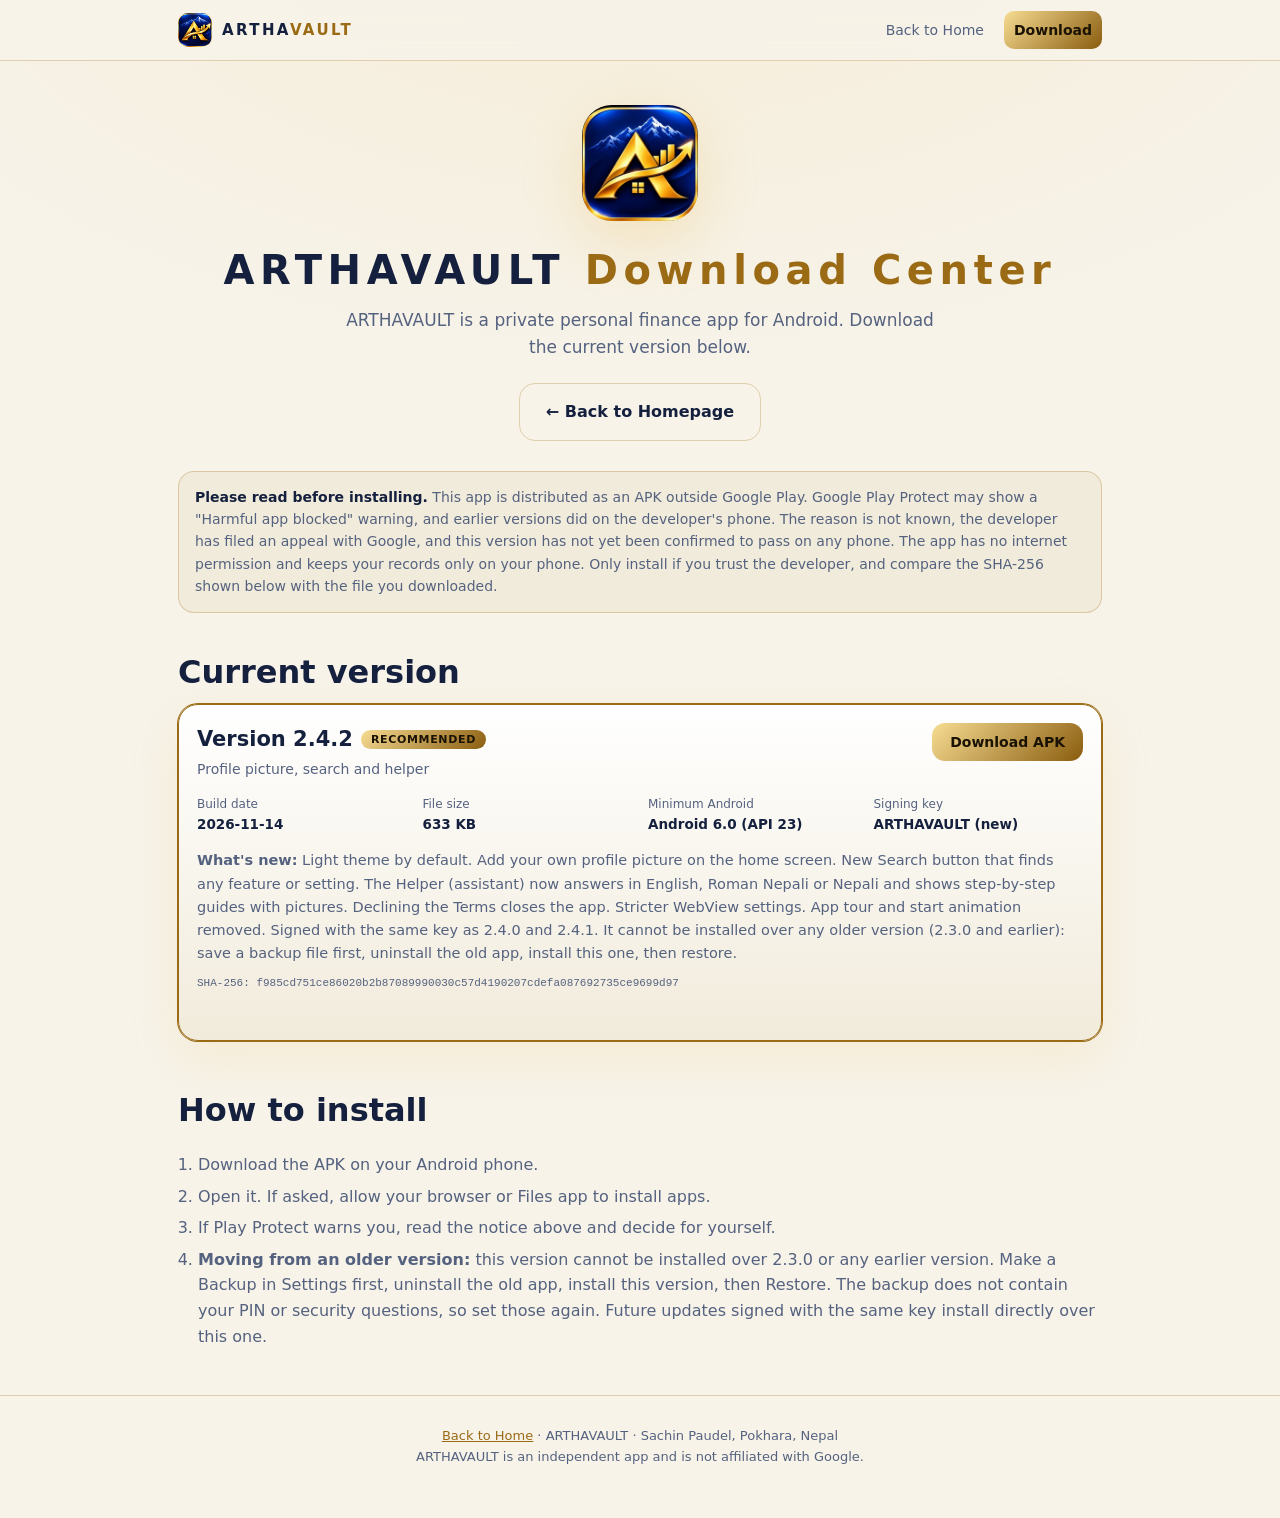
==== commit 49e313b0: "Unpack website" ====
--- a/download/index.html
+++ b/download/index.html
@@ -1,26 +1,26 @@
 <!doctype html><html lang="en"><head><meta charset="utf-8"><meta name="viewport" content="width=device-width,initial-scale=1">
 <title>ARTHAVAULT Download Center - Android APK Versions</title>
-<meta name="description" content="Download ARTHAVAULT for Android. Recommended version and all other APK versions with release notes, file size and SHA-256.">
+<meta name="description" content="Download ARTHAVAULT for Android. Current APK with release notes, file size and SHA-256.">
 <link rel="canonical" href="https://arthavault.github.io/download/">
 <meta property="og:site_name" content="ARTHAVAULT"><meta name="application-name" content="ARTHAVAULT"><meta name="robots" content="index,follow"><meta name="theme-color" content="#070d1f">
 <meta property="og:type" content="website"><meta property="og:title" content="ARTHAVAULT Download Center"><meta property="og:description" content="All ARTHAVAULT Android APK versions."><meta property="og:url" content="https://arthavault.github.io/download/"><meta property="og:image" content="https://arthavault.github.io/assets/logo.webp">
 <link rel="icon" href="/favicon.ico" sizes="48x48"><link rel="icon" type="image/png" sizes="48x48" href="/assets/favicon-48.png"><link rel="icon" type="image/png" sizes="192x192" href="/assets/favicon-192.png"><link rel="apple-touch-icon" href="/assets/apple-touch-icon.png"><link rel="stylesheet" href="../assets/style.css"></head><body>
 <nav class="top"><div class="w"><a class="brand" href="../"><img src="../assets/logo.webp" alt=""><span>ARTHA<i>VAULT</i></span></a>
-<a class="l" href="../">Back to Home</a><a class="l cta" href="#all-versions">All Versions</a></div></nav>
+<a class="l" href="../">Back to Home</a><a class="l cta" href="#latest">Download</a></div></nav>
 <div class="w">
 <div class="hero" style="padding-bottom:10px"><img class="lg" src="../assets/logo.webp" alt="ARTHAVAULT logo" width="116" height="116"><h1 style="font-size:clamp(26px,6.5vw,40px)">ARTHAVAULT <i>Download Center</i></h1>
-<p class="lead">ARTHAVAULT is a private personal finance app for Android. Pick the recommended version, or any other release below.</p>
+<p class="lead">ARTHAVAULT is a private personal finance app for Android. Download the current version below.</p>
 <a class="btn sec back" href="../">&larr; Back to Homepage</a></div>
 
-<div class="note" style="margin:14px 0 8px"><b>Please read before installing.</b> This app is distributed as an APK outside Google Play. Google Play Protect may show "Harmful app blocked" for some versions. The developer has filed an appeal with Google. Versions 1.0 to 2.1.0 are signed with an older key and were blocked on at least one phone; on the developer's phone version 2.1.1 showed no warning (version 2.2.0, signed with the same key, was blocked on the developer's phone, so 2.1.1 is the recommended version for now), which does not prove it will show none on yours. VirusTotal scans of v2.1.1 showed no detections from the engines that could process the file. That is not a guarantee of safety. Only install if you trust the developer, and compare the SHA-256 after downloading.</div>
+<div class="note" style="margin:14px 0 8px"><b>Please read before installing.</b> This app is distributed as an APK outside Google Play. Google Play Protect may show a "Harmful app blocked" warning, and earlier versions did on the developer's phone. The reason is not known, the developer has filed an appeal with Google, and this version has not yet been confirmed to pass on any phone. The app has no internet permission and keeps your records only on your phone. Only install if you trust the developer, and compare the SHA-256 shown below with the file you downloaded.</div>
 
-<section id="latest" style="padding:26px 0 0"><h2 class="h2">Recommended version</h2><div id="latest-box"><p class="sub">Loading versions...</p></div></section>
-<section id="all-versions" style="padding:26px 0 0"><h2 class="h2">Previous versions</h2><p class="sub">Older releases. Newer is recommended unless you need a specific version.</p><div id="prev-box"></div></section>
+<section id="latest" style="padding:26px 0 0"><h2 class="h2">Current version</h2><div id="latest-box"><p class="sub">Loading versions...</p></div></section>
+
 
 <section style="padding:30px 0"><h2 class="h2">How to install</h2><ol class="steps">
 <li>Download the APK on your Android phone.</li><li>Open it. If asked, allow your browser or Files app to install apps.</li>
 <li>If Play Protect warns you, read the notice above and decide for yourself.</li>
-<li><b>Moving between versions:</b> versions 1.0 to 2.1.0 use one signing key and update over each other. Versions 2.1.1 and later use a new key, so they cannot be installed over them. Make a Backup in Settings first, uninstall the old app, install the new version, then Restore. 2.2.0 installs directly over 2.1.1. The backup does not contain your PIN or security questions, so set those again.</li></ol></section>
+<li><b>Moving from an older version:</b> this version cannot be installed over 2.3.0 or any earlier version. Make a Backup in Settings first, uninstall the old app, install this version, then Restore. The backup does not contain your PIN or security questions, so set those again. Future updates signed with the same key install directly over this one.</li></ol></section>
 </div>
 <footer><div class="w"><a href="../">Back to Home</a> · ARTHAVAULT · Sachin Paudel, Pokhara, Nepal<br>ARTHAVAULT is an independent app and is not affiliated with Google.</div></footer>
 <script>
@@ -35,7 +35,6 @@
 fetch('../versions.json',{cache:'no-cache'}).then(function(r){if(!r.ok)throw 0;return r.json()}).then(function(d){V=d;
 var L=d.filter(function(x){return x.status==='Recommended'}),P=d.filter(function(x){return x.status!=='Recommended'});
 document.getElementById('latest-box').innerHTML=L.map(function(x){return card(x,d.indexOf(x))}).join('')||'<p class="sub">No release is published yet.</p>';
-document.getElementById('prev-box').innerHTML=P.map(function(x){return card(x,d.indexOf(x))}).join('')||'<p class="sub">No previous versions.</p>';
 }).catch(function(){document.getElementById('latest-box').innerHTML='<p class="note">The version list could not be loaded. Please check your connection and reload this page.</p>'});
 document.addEventListener('click',function(e){var b=e.target.closest('button[data-i]');if(!b)return;var v=V[+b.dataset.i];if(!v)return;
 var st=b.closest('.vcard').querySelector('.stat');b.disabled=true;st.className='stat wait';st.textContent='Checking that the file is available...';
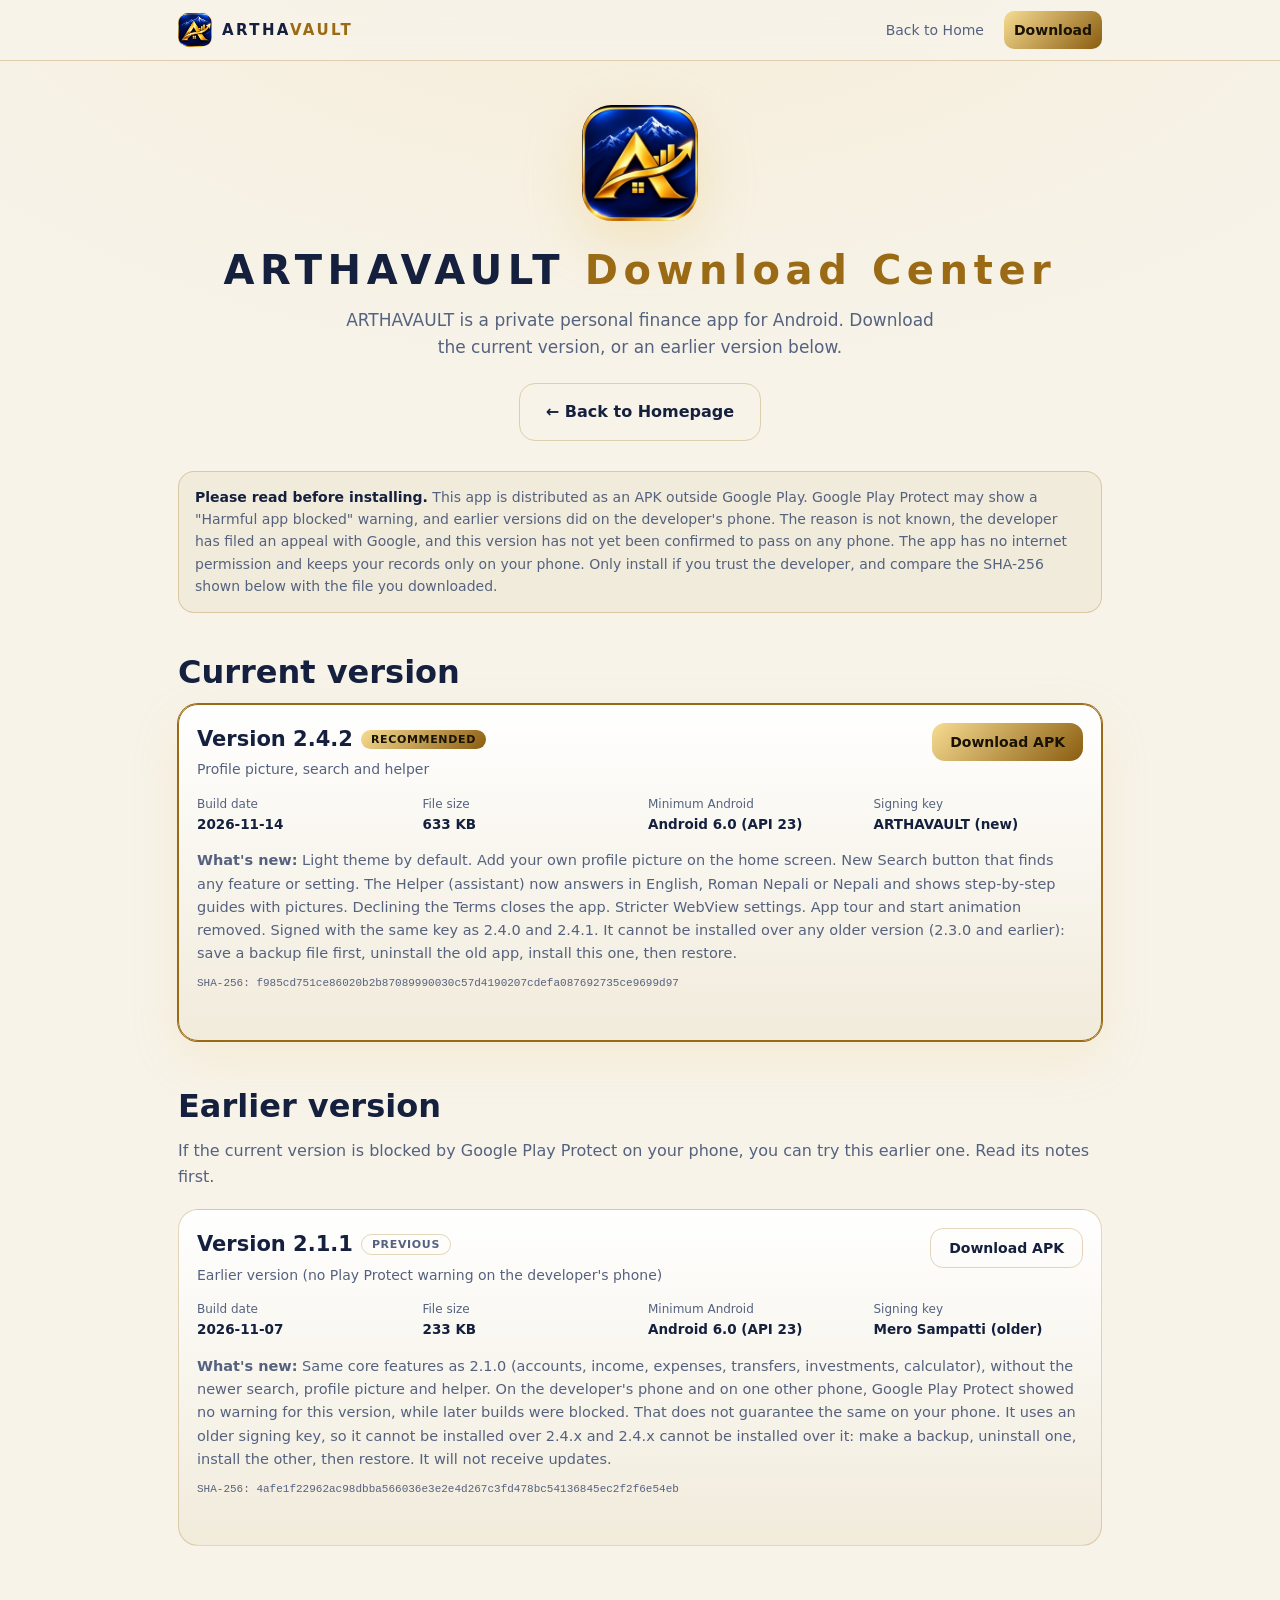
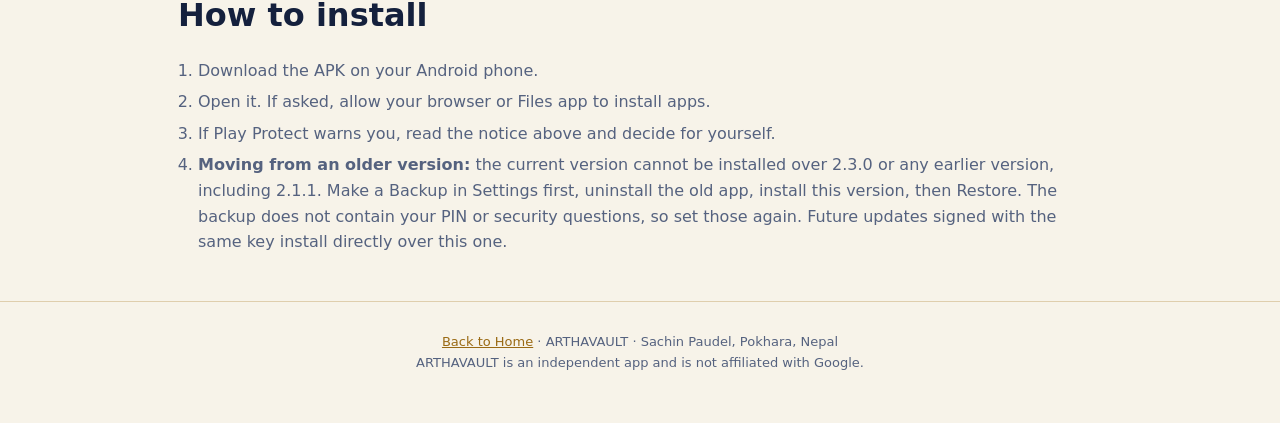
==== commit e8e0439e: "Unpack website" ====
--- a/download/index.html
+++ b/download/index.html
@@ -9,18 +9,19 @@
 <a class="l" href="../">Back to Home</a><a class="l cta" href="#latest">Download</a></div></nav>
 <div class="w">
 <div class="hero" style="padding-bottom:10px"><img class="lg" src="../assets/logo.webp" alt="ARTHAVAULT logo" width="116" height="116"><h1 style="font-size:clamp(26px,6.5vw,40px)">ARTHAVAULT <i>Download Center</i></h1>
-<p class="lead">ARTHAVAULT is a private personal finance app for Android. Download the current version below.</p>
+<p class="lead">ARTHAVAULT is a private personal finance app for Android. Download the current version, or an earlier version below.</p>
 <a class="btn sec back" href="../">&larr; Back to Homepage</a></div>
 
 <div class="note" style="margin:14px 0 8px"><b>Please read before installing.</b> This app is distributed as an APK outside Google Play. Google Play Protect may show a "Harmful app blocked" warning, and earlier versions did on the developer's phone. The reason is not known, the developer has filed an appeal with Google, and this version has not yet been confirmed to pass on any phone. The app has no internet permission and keeps your records only on your phone. Only install if you trust the developer, and compare the SHA-256 shown below with the file you downloaded.</div>
 
 <section id="latest" style="padding:26px 0 0"><h2 class="h2">Current version</h2><div id="latest-box"><p class="sub">Loading versions...</p></div></section>
+<section id="all-versions" style="padding:26px 0 0"><h2 class="h2">Earlier version</h2><p class="sub">If the current version is blocked by Google Play Protect on your phone, you can try this earlier one. Read its notes first.</p><div id="prev-box"></div></section>
 
 
 <section style="padding:30px 0"><h2 class="h2">How to install</h2><ol class="steps">
 <li>Download the APK on your Android phone.</li><li>Open it. If asked, allow your browser or Files app to install apps.</li>
 <li>If Play Protect warns you, read the notice above and decide for yourself.</li>
-<li><b>Moving from an older version:</b> this version cannot be installed over 2.3.0 or any earlier version. Make a Backup in Settings first, uninstall the old app, install this version, then Restore. The backup does not contain your PIN or security questions, so set those again. Future updates signed with the same key install directly over this one.</li></ol></section>
+<li><b>Moving from an older version:</b> the current version cannot be installed over 2.3.0 or any earlier version, including 2.1.1. Make a Backup in Settings first, uninstall the old app, install this version, then Restore. The backup does not contain your PIN or security questions, so set those again. Future updates signed with the same key install directly over this one.</li></ol></section>
 </div>
 <footer><div class="w"><a href="../">Back to Home</a> · ARTHAVAULT · Sachin Paudel, Pokhara, Nepal<br>ARTHAVAULT is an independent app and is not affiliated with Google.</div></footer>
 <script>
@@ -35,6 +36,7 @@
 fetch('../versions.json',{cache:'no-cache'}).then(function(r){if(!r.ok)throw 0;return r.json()}).then(function(d){V=d;
 var L=d.filter(function(x){return x.status==='Recommended'}),P=d.filter(function(x){return x.status!=='Recommended'});
 document.getElementById('latest-box').innerHTML=L.map(function(x){return card(x,d.indexOf(x))}).join('')||'<p class="sub">No release is published yet.</p>';
+document.getElementById('prev-box').innerHTML=P.map(function(x){return card(x,d.indexOf(x))}).join('')||'<p class="sub">No earlier version.</p>';
 }).catch(function(){document.getElementById('latest-box').innerHTML='<p class="note">The version list could not be loaded. Please check your connection and reload this page.</p>'});
 document.addEventListener('click',function(e){var b=e.target.closest('button[data-i]');if(!b)return;var v=V[+b.dataset.i];if(!v)return;
 var st=b.closest('.vcard').querySelector('.stat');b.disabled=true;st.className='stat wait';st.textContent='Checking that the file is available...';
